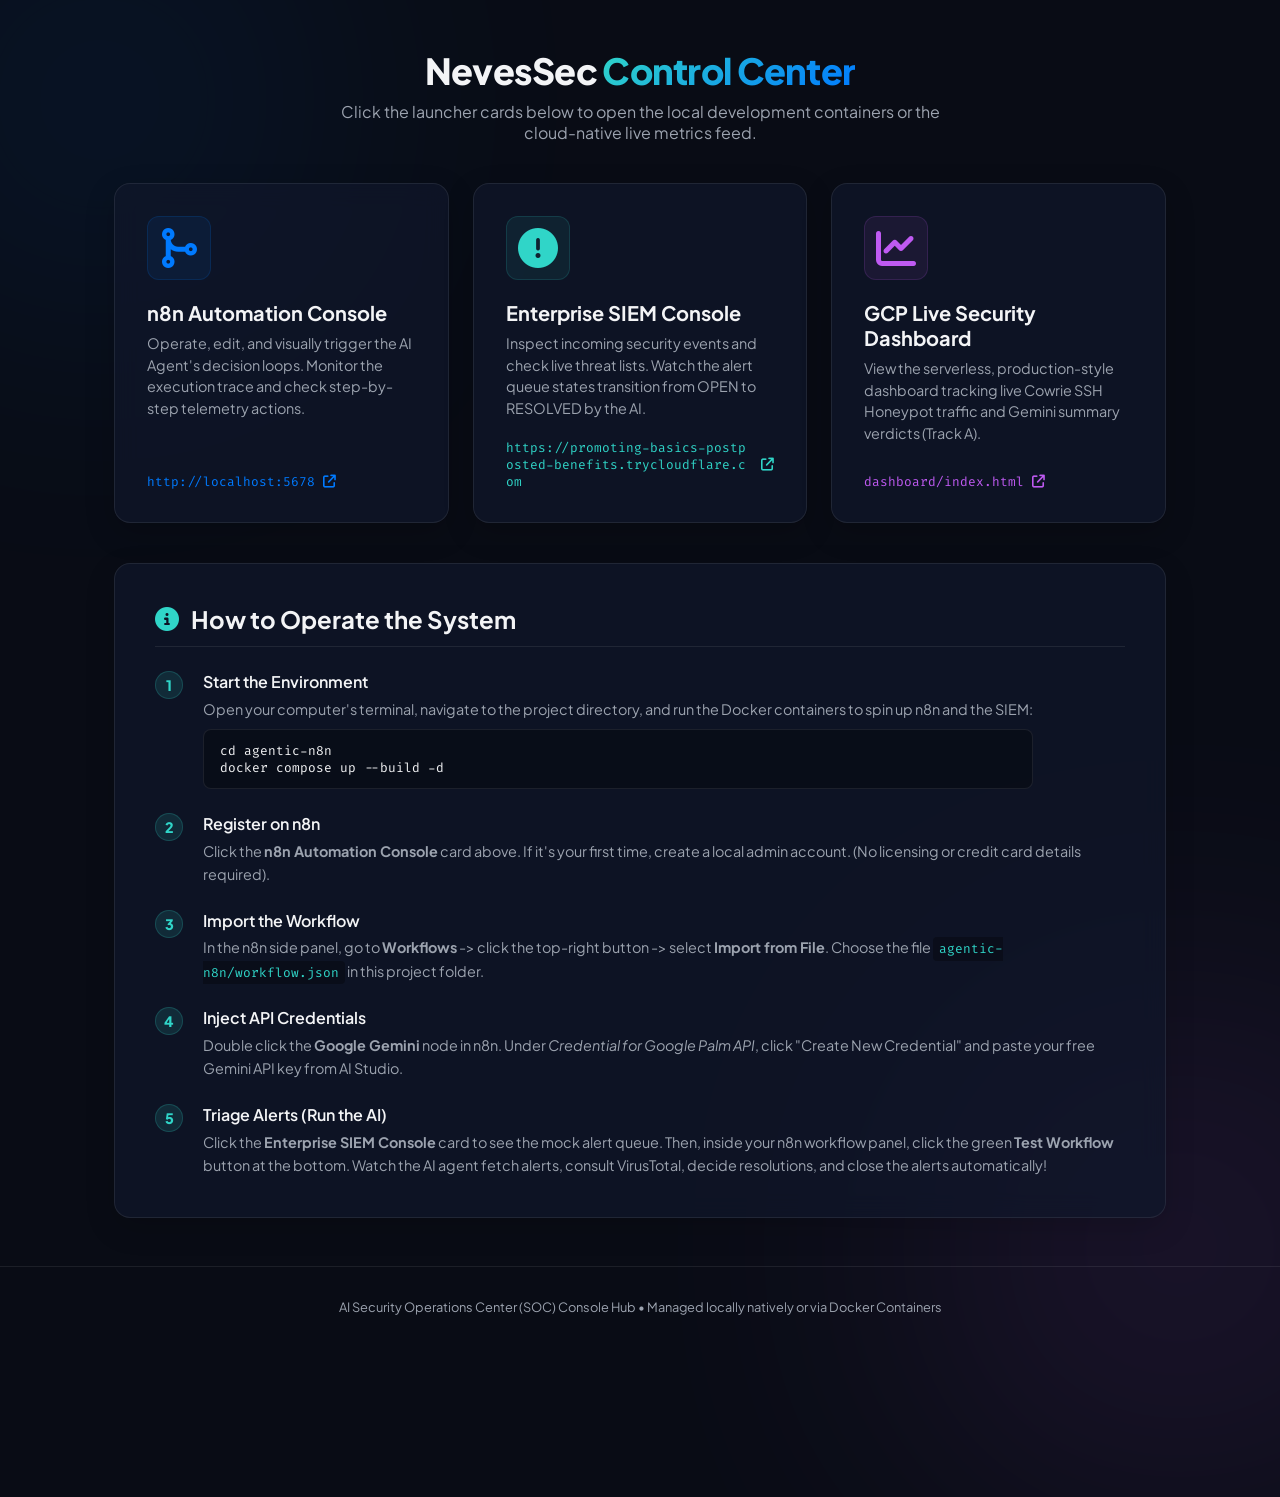
==== index.html @ 4bb45161 "feat: added index.html portal launcher with live Cloudflare tunnel links" ====
<!DOCTYPE html>
<html lang="en">
<head>
  <meta charset="UTF-8">
  <meta name="viewport" content="width=device-width, initial-scale=1.0">
  <title>NevesSec Control Portal</title>
  <link rel="preconnect" href="https://fonts.googleapis.com">
  <link rel="preconnect" href="https://fonts.gstatic.com" crossorigin>
  <link href="https://fonts.googleapis.com/css2?family=Plus+Jakarta+Sans:wght@400;500;600;700;800&family=Fira+Code:wght@400;500&display=swap" rel="stylesheet">
  <link rel="stylesheet" href="https://cdnjs.cloudflare.com/ajax/libs/font-awesome/6.4.0/css/all.min.css">
  <style>
    :root {
      --bg: #090c15;
      --panel: rgba(17, 24, 43, 0.7);
      --panel-hover: rgba(25, 35, 60, 0.85);
      --border: rgba(255, 255, 255, 0.08);
      --primary: #007aff;
      --cyan: #30d5c8;
      --purple: #bf5af2;
      --text: #f3f4f6;
      --text-muted: #9ca3af;
      --code-bg: rgba(0, 0, 0, 0.3);
    }
    
    * {
      box-sizing: border-box;
      margin: 0;
      padding: 0;
    }
    
    body {
      background-color: var(--bg);
      color: var(--text);
      font-family: 'Plus Jakarta Sans', sans-serif;
      min-height: 100vh;
      display: flex;
      flex-direction: column;
      position: relative;
      overflow-x: hidden;
    }
    
    /* Background Glowing Orbs */
    .orb {
      position: absolute;
      border-radius: 50%;
      filter: blur(140px);
      opacity: 0.12;
      pointer-events: none;
      z-index: -1;
    }
    .orb-1 {
      width: 400px;
      height: 400px;
      background: var(--primary);
      top: -100px;
      left: -100px;
    }
    .orb-2 {
      width: 500px;
      height: 500px;
      background: var(--purple);
      bottom: -150px;
      right: -150px;
    }
    
    .container {
      max-width: 1100px;
      margin: 0 auto;
      padding: 3rem 1.5rem;
      display: flex;
      flex-direction: column;
      gap: 2.5rem;
    }
    
    header {
      text-align: center;
      display: flex;
      flex-direction: column;
      align-items: center;
      gap: 0.5rem;
    }
    
    header h1 {
      font-size: 2.25rem;
      font-weight: 800;
      letter-spacing: -0.02em;
    }
    
    header h1 span {
      background: linear-gradient(135deg, var(--cyan), var(--primary));
      -webkit-background-clip: text;
      -webkit-text-fill-color: transparent;
    }
    
    header p {
      color: var(--text-muted);
      font-size: 1rem;
      max-width: 600px;
    }
    
    /* Link Cards Grid */
    .portal-grid {
      display: grid;
      grid-template-columns: repeat(auto-fit, minmax(320px, 1fr));
      gap: 1.5rem;
    }
    
    .portal-card {
      background: var(--panel);
      border: 1px solid var(--border);
      border-radius: 16px;
      padding: 2rem;
      display: flex;
      flex-direction: column;
      gap: 1.25rem;
      text-decoration: none;
      color: inherit;
      transition: all 0.25s cubic-bezier(0.16, 1, 0.3, 1);
      backdrop-filter: blur(12px);
      box-shadow: 0 10px 30px rgba(0,0,0,0.2);
    }
    
    .portal-card:hover {
      background: var(--panel-hover);
      border-color: rgba(255, 255, 255, 0.15);
      transform: translateY(-4px);
      box-shadow: 0 15px 35px rgba(0, 122, 255, 0.1);
    }
    
    .card-icon {
      font-size: 2.5rem;
      color: var(--primary);
      width: 64px;
      height: 64px;
      background: rgba(0, 122, 255, 0.08);
      border-radius: 12px;
      display: flex;
      align-items: center;
      justify-content: center;
      border: 1px solid rgba(0, 122, 255, 0.15);
    }
    
    .portal-card:nth-child(2) .card-icon {
      color: var(--cyan);
      background: rgba(48, 213, 200, 0.08);
      border-color: rgba(48, 213, 200, 0.15);
    }
    .portal-card:nth-child(3) .card-icon {
      color: var(--purple);
      background: rgba(191, 90, 242, 0.08);
      border-color: rgba(191, 90, 242, 0.15);
    }
    
    .card-info h2 {
      font-size: 1.25rem;
      font-weight: 700;
      margin-bottom: 0.5rem;
    }
    
    .card-info p {
      color: var(--text-muted);
      font-size: 0.9rem;
      line-height: 1.5;
    }
    
    .card-url {
      font-family: 'Fira Code', monospace;
      font-size: 0.8rem;
      color: var(--primary);
      display: flex;
      align-items: center;
      gap: 0.5rem;
      margin-top: auto;
      word-break: break-all;
    }
    .portal-card:nth-child(2) .card-url { color: var(--cyan); }
    .portal-card:nth-child(3) .card-url { color: var(--purple); }

    /* Operational Walkthrough Section */
    .docs-section {
      background: var(--panel);
      border: 1px solid var(--border);
      border-radius: 16px;
      padding: 2.5rem;
      backdrop-filter: blur(12px);
      box-shadow: 0 10px 30px rgba(0,0,0,0.15);
    }
    
    .docs-section h2 {
      font-size: 1.5rem;
      font-weight: 700;
      margin-bottom: 1.5rem;
      border-bottom: 1px solid var(--border);
      padding-bottom: 0.75rem;
      display: flex;
      align-items: center;
      gap: 0.75rem;
    }
    
    .docs-section h2 i { color: var(--cyan); }
    
    .steps {
      display: flex;
      flex-direction: column;
      gap: 1.5rem;
    }
    
    .step-item {
      display: flex;
      gap: 1.25rem;
    }
    
    .step-number {
      font-size: 0.9rem;
      font-weight: 800;
      background: rgba(48, 213, 200, 0.12);
      color: var(--cyan);
      border: 1px solid rgba(48, 213, 200, 0.2);
      width: 28px;
      height: 28px;
      border-radius: 50%;
      display: flex;
      align-items: center;
      justify-content: center;
      flex-shrink: 0;
    }
    
    .step-content h3 {
      font-size: 1rem;
      font-weight: 600;
      margin-bottom: 0.35rem;
    }
    
    .step-content p {
      font-size: 0.9rem;
      color: var(--text-muted);
      line-height: 1.6;
    }
    
    code {
      font-family: 'Fira Code', monospace;
      background: var(--code-bg);
      color: var(--cyan);
      padding: 0.2rem 0.4rem;
      border-radius: 4px;
      font-size: 0.8rem;
    }
    
    pre {
      font-family: 'Fira Code', monospace;
      background: var(--code-bg);
      border: 1px solid var(--border);
      padding: 0.75rem 1rem;
      border-radius: 8px;
      font-size: 0.8rem;
      color: var(--text);
      overflow-x: auto;
      margin-top: 0.5rem;
    }

    footer {
      text-align: center;
      margin-top: auto;
      padding: 2rem;
      font-size: 0.8rem;
      color: var(--text-muted);
      border-top: 1px solid var(--border);
    }
  </style>
</head>
<body>
  <div class="orb orb-1"></div>
  <div class="orb orb-2"></div>

  <div class="container">
    <header>
      <h1>NevesSec <span>Control Center</span></h1>
      <p>Click the launcher cards below to open the local development containers or the cloud-native live metrics feed.</p>
    </header>

    <!-- Portal Grid -->
    <section class="portal-grid">
      <!-- Card 1: n8n -->
      <a href="http://localhost:5678" target="_blank" class="portal-card">
        <div class="card-icon"><i class="fa-solid fa-code-merge"></i></div>
        <div class="card-info">
          <h2>n8n Automation Console</h2>
          <p>Operate, edit, and visually trigger the AI Agent's decision loops. Monitor the execution trace and check step-by-step telemetry actions.</p>
        </div>
        <div class="card-url">http://localhost:5678 <i class="fa-solid fa-arrow-up-right-from-square"></i></div>
      </a>

      <!-- Card 2: Mock SIEM -->
      <a href="https://promoting-basics-postposted-benefits.trycloudflare.com" target="_blank" class="portal-card">
        <div class="card-icon"><i class="fa-solid fa-circle-exclamation"></i></div>
        <div class="card-info">
          <h2>Enterprise SIEM Console</h2>
          <p>Inspect incoming security events and check live threat lists. Watch the alert queue states transition from OPEN to RESOLVED by the AI.</p>
        </div>
        <div class="card-url">https://promoting-basics-postposted-benefits.trycloudflare.com <i class="fa-solid fa-arrow-up-right-from-square"></i></div>
      </a>

      <!-- Card 3: GCP Live Feed -->
      <a href="dashboard/index.html" target="_blank" class="portal-card">
        <div class="card-icon"><i class="fa-solid fa-chart-line"></i></div>
        <div class="card-info">
          <h2>GCP Live Security Dashboard</h2>
          <p>View the serverless, production-style dashboard tracking live Cowrie SSH Honeypot traffic and Gemini summary verdicts (Track A).</p>
        </div>
        <div class="card-url">dashboard/index.html <i class="fa-solid fa-arrow-up-right-from-square"></i></div>
      </a>
    </section>

    <!-- Detailed Instruction Panel -->
    <section class="docs-section">
      <h2><i class="fa-solid fa-circle-info"></i> How to Operate the System</h2>
      <div class="steps">
        <div class="step-item">
          <div class="step-number">1</div>
          <div class="step-content">
            <h3>Start the Environment</h3>
            <p>Open your computer's terminal, navigate to the project directory, and run the Docker containers to spin up n8n and the SIEM:</p>
            <pre>cd agentic-n8n<br>docker compose up --build -d</pre>
          </div>
        </div>

        <div class="step-item">
          <div class="step-number">2</div>
          <div class="step-content">
            <h3>Register on n8n</h3>
            <p>Click the <b>n8n Automation Console</b> card above. If it's your first time, create a local admin account. (No licensing or credit card details required).</p>
          </div>
        </div>

        <div class="step-item">
          <div class="step-number">3</div>
          <div class="step-content">
            <h3>Import the Workflow</h3>
            <p>In the n8n side panel, go to <b>Workflows</b> -> click the top-right button -> select <b>Import from File</b>. Choose the file <code>agentic-n8n/workflow.json</code> in this project folder.</p>
          </div>
        </div>

        <div class="step-item">
          <div class="step-number">4</div>
          <div class="step-content">
            <h3>Inject API Credentials</h3>
            <p>Double click the <b>Google Gemini</b> node in n8n. Under <i>Credential for Google Palm API</i>, click "Create New Credential" and paste your free Gemini API key from AI Studio.</p>
          </div>
        </div>

        <div class="step-item">
          <div class="step-number">5</div>
          <div class="step-content">
            <h3>Triage Alerts (Run the AI)</h3>
            <p>Click the <b>Enterprise SIEM Console</b> card to see the mock alert queue. Then, inside your n8n workflow panel, click the green <b>Test Workflow</b> button at the bottom. Watch the AI agent fetch alerts, consult VirusTotal, decide resolutions, and close the alerts automatically!</p>
          </div>
        </div>
      </div>
    </section>
  </div>

  <footer>
    <p>AI Security Operations Center (SOC) Console Hub • Managed locally natively or via Docker Containers</p>
  </footer>
</body>
</html>
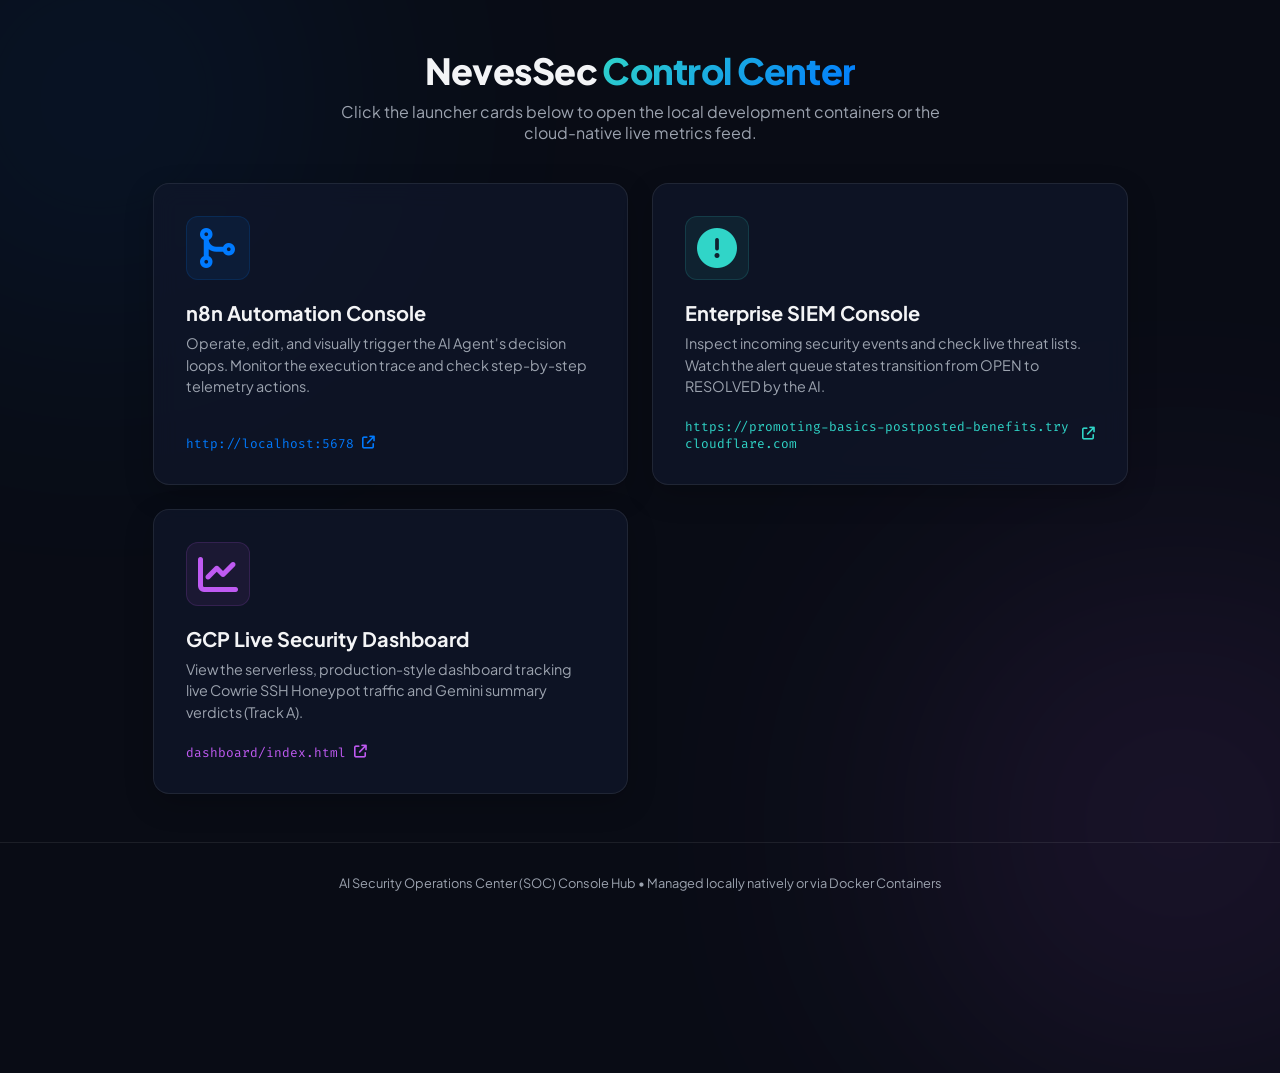
==== commit 23c4596c: "feat: removed instruction panel from homepage" ====
--- a/index.html
+++ b/index.html
@@ -310,53 +310,6 @@
         <div class="card-url">dashboard/index.html <i class="fa-solid fa-arrow-up-right-from-square"></i></div>
       </a>
     </section>
-
-    <!-- Detailed Instruction Panel -->
-    <section class="docs-section">
-      <h2><i class="fa-solid fa-circle-info"></i> How to Operate the System</h2>
-      <div class="steps">
-        <div class="step-item">
-          <div class="step-number">1</div>
-          <div class="step-content">
-            <h3>Start the Environment</h3>
-            <p>Open your computer's terminal, navigate to the project directory, and run the Docker containers to spin up n8n and the SIEM:</p>
-            <pre>cd agentic-n8n<br>docker compose up --build -d</pre>
-          </div>
-        </div>
-
-        <div class="step-item">
-          <div class="step-number">2</div>
-          <div class="step-content">
-            <h3>Register on n8n</h3>
-            <p>Click the <b>n8n Automation Console</b> card above. If it's your first time, create a local admin account. (No licensing or credit card details required).</p>
-          </div>
-        </div>
-
-        <div class="step-item">
-          <div class="step-number">3</div>
-          <div class="step-content">
-            <h3>Import the Workflow</h3>
-            <p>In the n8n side panel, go to <b>Workflows</b> -> click the top-right button -> select <b>Import from File</b>. Choose the file <code>agentic-n8n/workflow.json</code> in this project folder.</p>
-          </div>
-        </div>
-
-        <div class="step-item">
-          <div class="step-number">4</div>
-          <div class="step-content">
-            <h3>Inject API Credentials</h3>
-            <p>Double click the <b>Google Gemini</b> node in n8n. Under <i>Credential for Google Palm API</i>, click "Create New Credential" and paste your free Gemini API key from AI Studio.</p>
-          </div>
-        </div>
-
-        <div class="step-item">
-          <div class="step-number">5</div>
-          <div class="step-content">
-            <h3>Triage Alerts (Run the AI)</h3>
-            <p>Click the <b>Enterprise SIEM Console</b> card to see the mock alert queue. Then, inside your n8n workflow panel, click the green <b>Test Workflow</b> button at the bottom. Watch the AI agent fetch alerts, consult VirusTotal, decide resolutions, and close the alerts automatically!</p>
-          </div>
-        </div>
-      </div>
-    </section>
   </div>
 
   <footer>
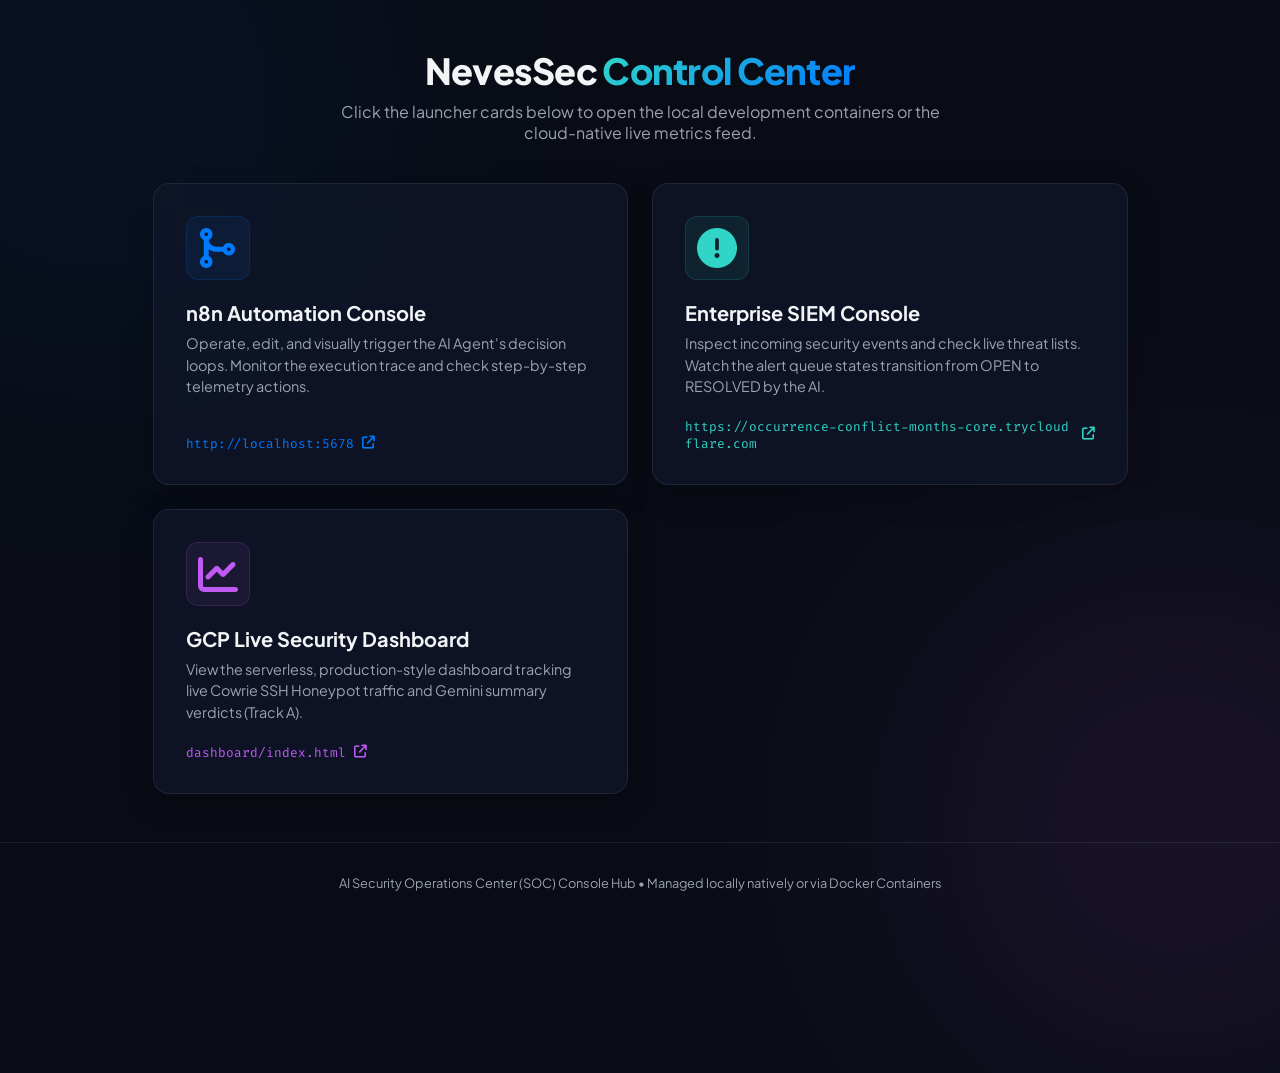
==== commit 691729b9: "feat: updated SIEM URL to the new Cloudflare tunnel" ====
--- a/index.html
+++ b/index.html
@@ -291,13 +291,13 @@
       </a>
 
       <!-- Card 2: Mock SIEM -->
-      <a href="https://promoting-basics-postposted-benefits.trycloudflare.com" target="_blank" class="portal-card">
+      <a href="https://occurrence-conflict-months-core.trycloudflare.com" target="_blank" class="portal-card">
         <div class="card-icon"><i class="fa-solid fa-circle-exclamation"></i></div>
         <div class="card-info">
           <h2>Enterprise SIEM Console</h2>
           <p>Inspect incoming security events and check live threat lists. Watch the alert queue states transition from OPEN to RESOLVED by the AI.</p>
         </div>
-        <div class="card-url">https://promoting-basics-postposted-benefits.trycloudflare.com <i class="fa-solid fa-arrow-up-right-from-square"></i></div>
+        <div class="card-url">https://occurrence-conflict-months-core.trycloudflare.com <i class="fa-solid fa-arrow-up-right-from-square"></i></div>
       </a>
 
       <!-- Card 3: GCP Live Feed -->
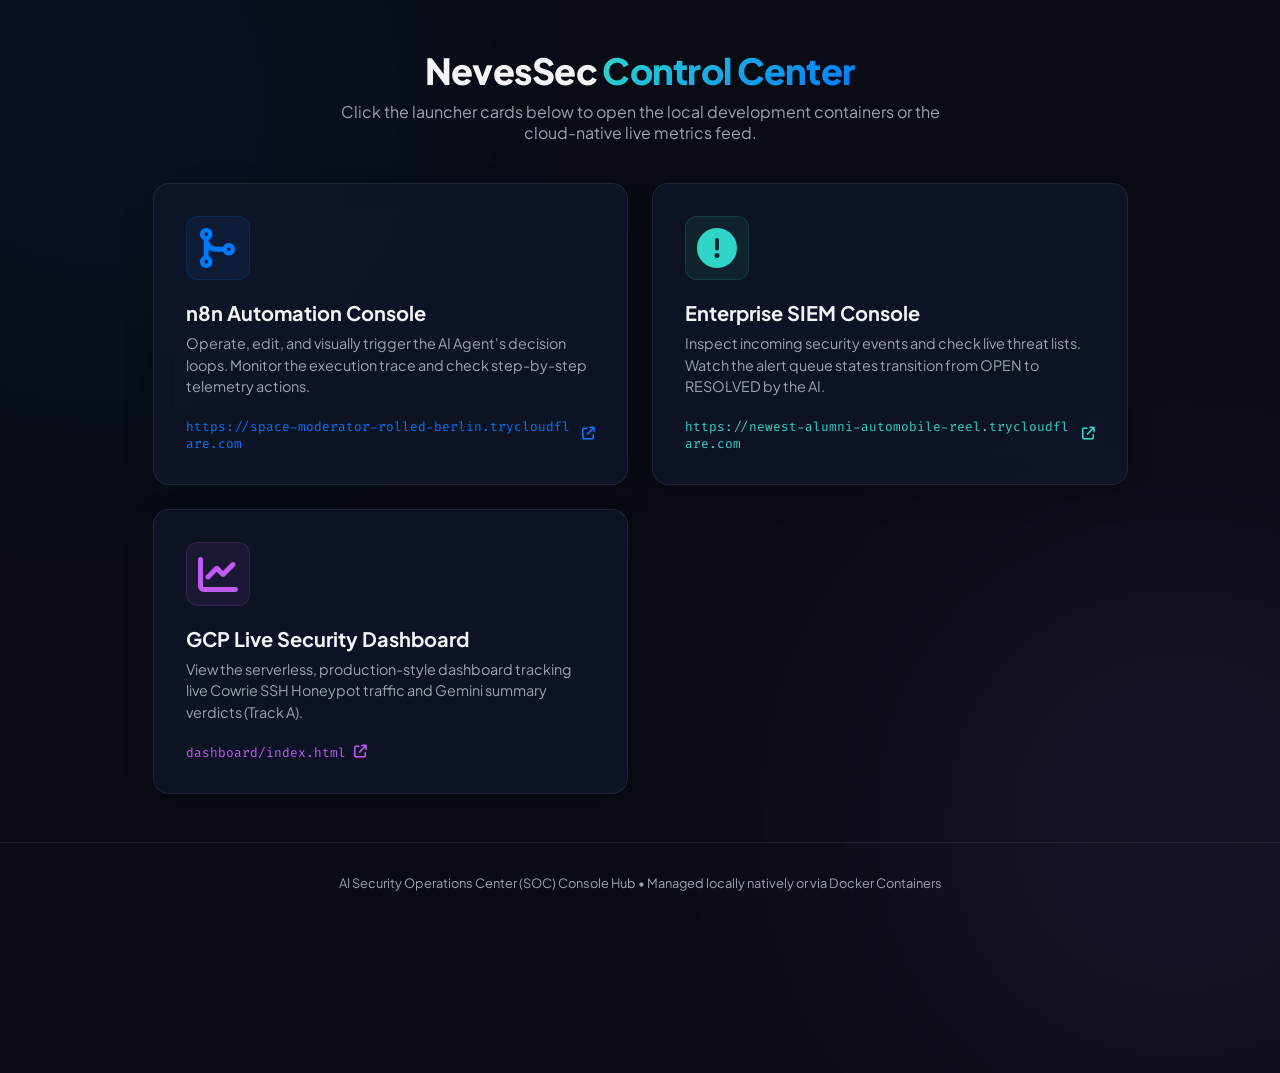
==== commit 04e60c90: "feat: updated portal launcher with live GCP cloud URLs" ====
--- a/index.html
+++ b/index.html
@@ -281,23 +281,23 @@
     <!-- Portal Grid -->
     <section class="portal-grid">
       <!-- Card 1: n8n -->
-      <a href="http://localhost:5678" target="_blank" class="portal-card">
+      <a href="https://space-moderator-rolled-berlin.trycloudflare.com" target="_blank" class="portal-card">
         <div class="card-icon"><i class="fa-solid fa-code-merge"></i></div>
         <div class="card-info">
           <h2>n8n Automation Console</h2>
           <p>Operate, edit, and visually trigger the AI Agent's decision loops. Monitor the execution trace and check step-by-step telemetry actions.</p>
         </div>
-        <div class="card-url">http://localhost:5678 <i class="fa-solid fa-arrow-up-right-from-square"></i></div>
+        <div class="card-url">https://space-moderator-rolled-berlin.trycloudflare.com <i class="fa-solid fa-arrow-up-right-from-square"></i></div>
       </a>
 
       <!-- Card 2: Mock SIEM -->
-      <a href="https://occurrence-conflict-months-core.trycloudflare.com" target="_blank" class="portal-card">
+      <a href="https://newest-alumni-automobile-reel.trycloudflare.com" target="_blank" class="portal-card">
         <div class="card-icon"><i class="fa-solid fa-circle-exclamation"></i></div>
         <div class="card-info">
           <h2>Enterprise SIEM Console</h2>
           <p>Inspect incoming security events and check live threat lists. Watch the alert queue states transition from OPEN to RESOLVED by the AI.</p>
         </div>
-        <div class="card-url">https://occurrence-conflict-months-core.trycloudflare.com <i class="fa-solid fa-arrow-up-right-from-square"></i></div>
+        <div class="card-url">https://newest-alumni-automobile-reel.trycloudflare.com <i class="fa-solid fa-arrow-up-right-from-square"></i></div>
       </a>
 
       <!-- Card 3: GCP Live Feed -->
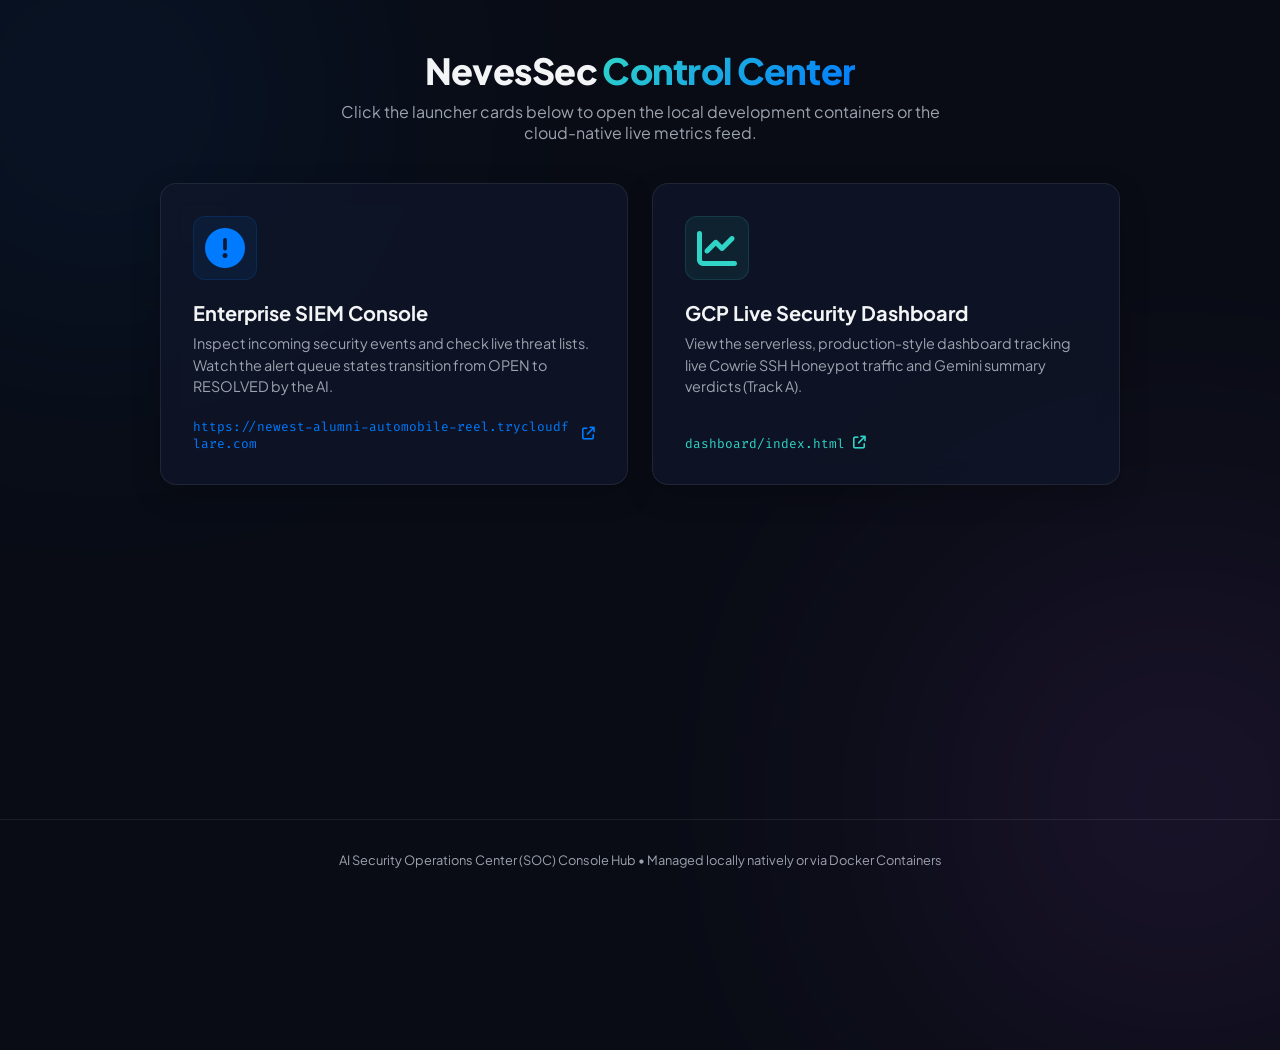
==== commit c94c3174: "feat: removed n8n card from portal launcher" ====
--- a/index.html
+++ b/index.html
@@ -280,15 +280,7 @@
 
     <!-- Portal Grid -->
     <section class="portal-grid">
-      <!-- Card 1: n8n -->
-      <a href="https://space-moderator-rolled-berlin.trycloudflare.com" target="_blank" class="portal-card">
-        <div class="card-icon"><i class="fa-solid fa-code-merge"></i></div>
-        <div class="card-info">
-          <h2>n8n Automation Console</h2>
-          <p>Operate, edit, and visually trigger the AI Agent's decision loops. Monitor the execution trace and check step-by-step telemetry actions.</p>
-        </div>
-        <div class="card-url">https://space-moderator-rolled-berlin.trycloudflare.com <i class="fa-solid fa-arrow-up-right-from-square"></i></div>
-      </a>
+
 
       <!-- Card 2: Mock SIEM -->
       <a href="https://newest-alumni-automobile-reel.trycloudflare.com" target="_blank" class="portal-card">
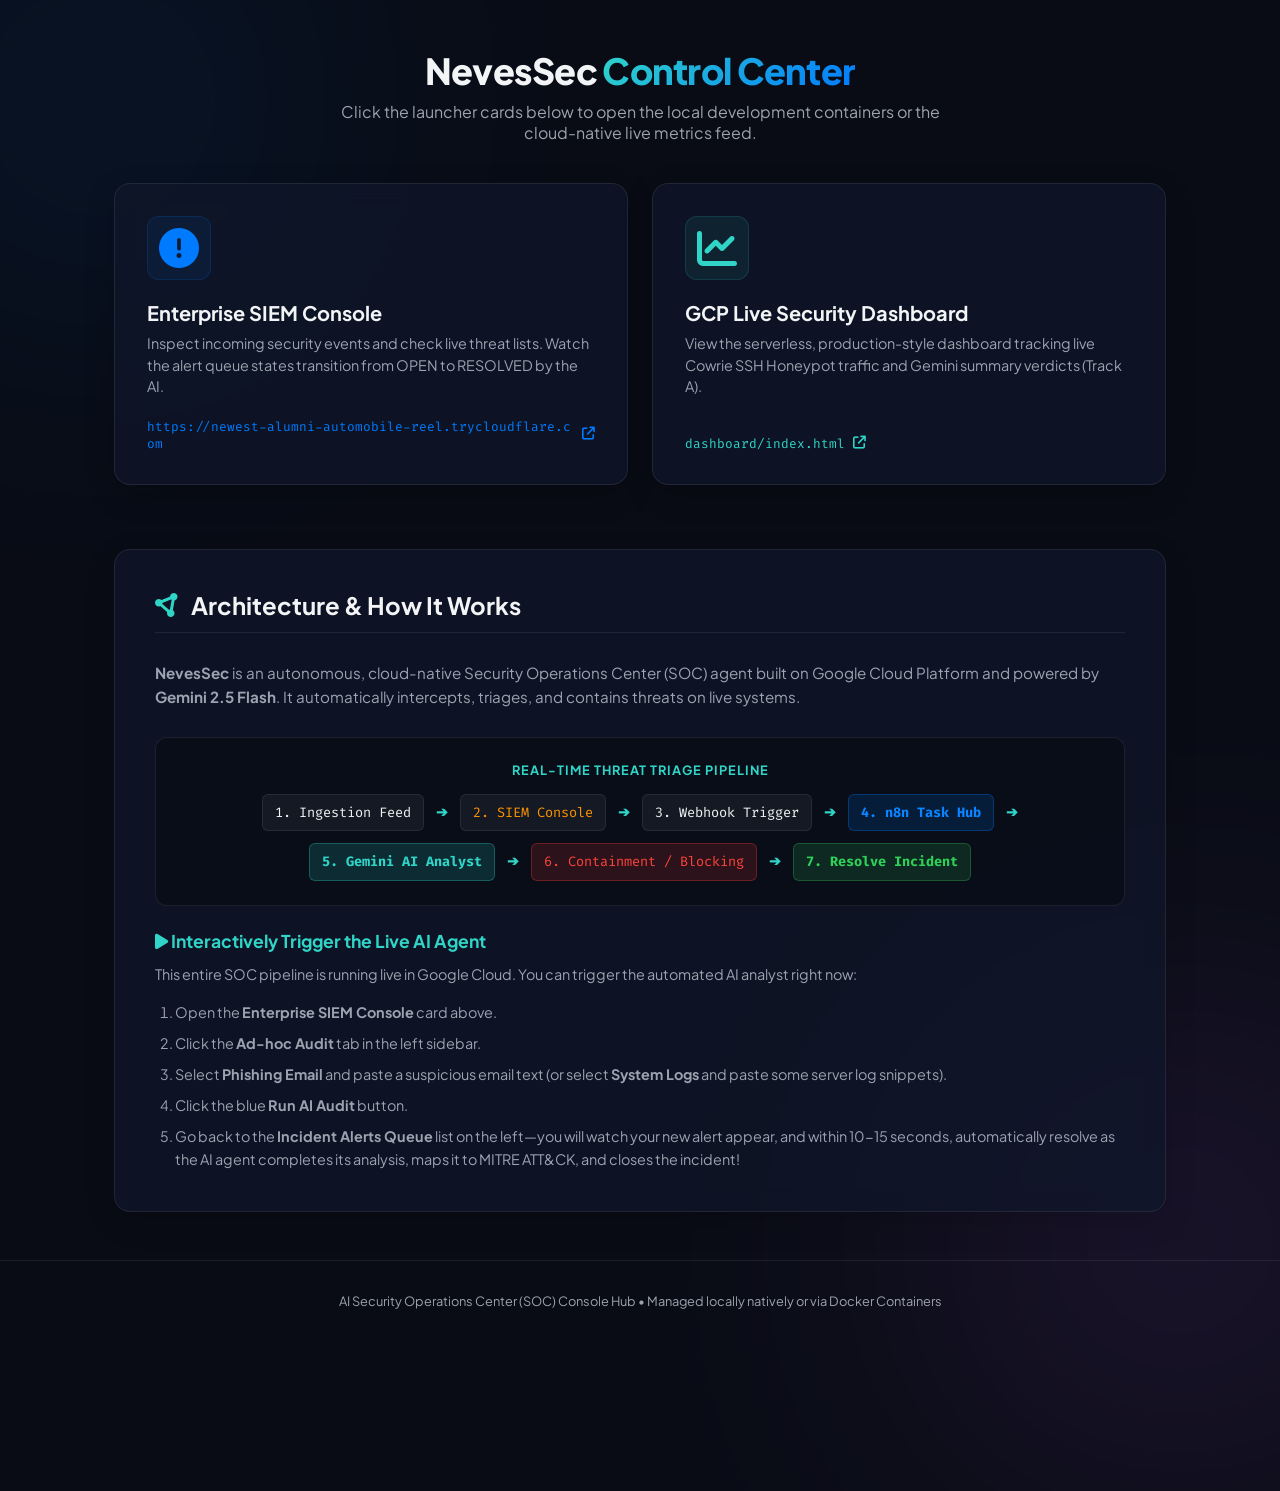
==== commit 60e9e7f9: "feat: added architecture guide to portal and status KPI dashboard to SIEM console" ====
--- a/index.html
+++ b/index.html
@@ -302,6 +302,50 @@
         <div class="card-url">dashboard/index.html <i class="fa-solid fa-arrow-up-right-from-square"></i></div>
       </a>
     </section>
+
+    <!-- Project Showcase / About Section -->
+    <section class="about-section" style="background: var(--panel); border: 1px solid var(--border); border-radius: 16px; padding: 2.5rem; backdrop-filter: blur(12px); box-shadow: 0 10px 30px rgba(0,0,0,0.15); margin-top: 1.5rem; display: flex; flex-direction: column; gap: 1.5rem;">
+      <h2 style="font-size: 1.5rem; font-weight: 700; border-bottom: 1px solid var(--border); padding-bottom: 0.75rem; display: flex; align-items: center; gap: 0.75rem; margin-bottom: 0.25rem;"><i class="fa-solid fa-circle-nodes" style="color: var(--cyan);"></i> Architecture & How It Works</h2>
+      
+      <p style="color: var(--text-muted); font-size: 0.95rem; line-height: 1.6; margin-bottom: 0.25rem;">
+        <strong>NevesSec</strong> is an autonomous, cloud-native Security Operations Center (SOC) agent built on Google Cloud Platform and powered by <strong>Gemini 2.5 Flash</strong>. It automatically intercepts, triages, and contains threats on live systems.
+      </p>
+
+      <!-- Visual Architecture Flow -->
+      <div style="background: rgba(0,0,0,0.3); border: 1px solid var(--border); padding: 1.5rem; border-radius: 12px; display: flex; flex-direction: column; gap: 1rem; align-items: center;">
+        <div style="font-size: 0.8rem; text-transform: uppercase; letter-spacing: 1px; color: var(--cyan); font-weight: 700;">Real-Time Threat Triage Pipeline</div>
+        <div style="display: flex; flex-wrap: wrap; justify-content: center; align-items: center; gap: 0.75rem; font-size: 0.85rem; font-family: 'Fira Code', monospace; text-align: center; line-height: 1.4;">
+          <span style="background: rgba(255, 255, 255, 0.05); padding: 0.5rem 0.75rem; border-radius: 6px; border: 1px solid var(--border);">1. Ingestion Feed</span>
+          <span style="color: var(--cyan); font-weight: bold;">➔</span>
+          <span style="background: rgba(255, 255, 255, 0.05); padding: 0.5rem 0.75rem; border-radius: 6px; border: 1px solid var(--border); color: #ff9500;">2. SIEM Console</span>
+          <span style="color: var(--cyan); font-weight: bold;">➔</span>
+          <span style="background: rgba(255, 255, 255, 0.05); padding: 0.5rem 0.75rem; border-radius: 6px; border: 1px solid var(--border);">3. Webhook Trigger</span>
+          <span style="color: var(--cyan); font-weight: bold;">➔</span>
+          <span style="background: rgba(0, 122, 255, 0.15); padding: 0.5rem 0.75rem; border-radius: 6px; border: 1px solid rgba(0, 122, 255, 0.3); color: #0a84ff; font-weight: bold;">4. n8n Task Hub</span>
+          <span style="color: var(--cyan); font-weight: bold;">➔</span>
+          <span style="background: rgba(48, 213, 200, 0.15); padding: 0.5rem 0.75rem; border-radius: 6px; border: 1px solid rgba(48, 213, 200, 0.3); color: var(--cyan); font-weight: bold;">5. Gemini AI Analyst</span>
+          <span style="color: var(--cyan); font-weight: bold;">➔</span>
+          <span style="background: rgba(255, 59, 48, 0.15); padding: 0.5rem 0.75rem; border-radius: 6px; border: 1px solid rgba(255, 59, 48, 0.3); color: #ff453a;">6. Containment / Blocking</span>
+          <span style="color: var(--cyan); font-weight: bold;">➔</span>
+          <span style="background: rgba(52, 199, 89, 0.15); padding: 0.5rem 0.75rem; border-radius: 6px; border: 1px solid rgba(52, 199, 89, 0.3); color: #30d158; font-weight: bold;">7. Resolve Incident</span>
+        </div>
+      </div>
+
+      <!-- Test Guide -->
+      <div style="display: flex; flex-direction: column; gap: 0.75rem;">
+        <h3 style="font-size: 1.1rem; font-weight: 700; color: var(--cyan);"><i class="fa-solid fa-play"></i> Interactively Trigger the Live AI Agent</h3>
+        <p style="color: var(--text-muted); font-size: 0.9rem; line-height: 1.5; margin-bottom: 0.25rem;">
+          This entire SOC pipeline is running live in Google Cloud. You can trigger the automated AI analyst right now:
+        </p>
+        <ol style="color: var(--text-muted); font-size: 0.9rem; line-height: 1.6; padding-left: 1.25rem; display: flex; flex-direction: column; gap: 0.5rem;">
+          <li>Open the <strong>Enterprise SIEM Console</strong> card above.</li>
+          <li>Click the <strong>Ad-hoc Audit</strong> tab in the left sidebar.</li>
+          <li>Select <strong>Phishing Email</strong> and paste a suspicious email text (or select <strong>System Logs</strong> and paste some server log snippets).</li>
+          <li>Click the blue <strong>Run AI Audit</strong> button.</li>
+          <li>Go back to the <strong>Incident Alerts Queue</strong> list on the left—you will watch your new alert appear, and within 10-15 seconds, automatically resolve as the AI agent completes its analysis, maps it to MITRE ATT&CK, and closes the incident!</li>
+        </ol>
+      </div>
+    </section>
   </div>
 
   <footer>
